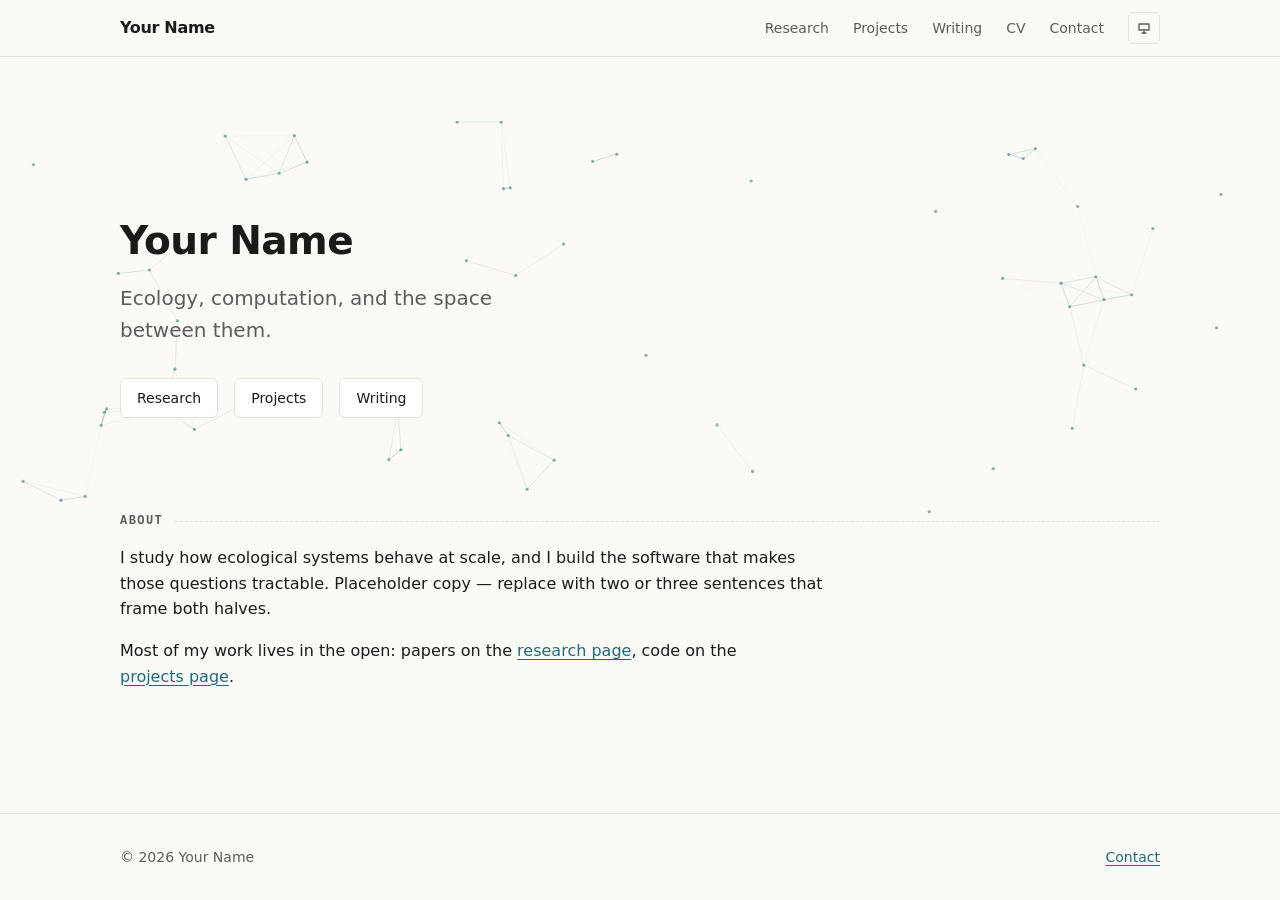
==== index.html @ a3c43ff0 "fix: address final review findings - add tabindex="-1" to <main> on all seven pages so the skip link" ====
<!DOCTYPE html>
<html lang="en">
<head>
  <meta charset="utf-8">
  <meta name="viewport" content="width=device-width, initial-scale=1">
  <title>Your Name — Researcher and Developer</title>
  <meta name="description" content="Personal site of Your Name — research in ecology and computation, plus open-source projects and writing.">
  <link rel="icon" href="assets/img/favicon.svg" type="image/svg+xml">
  <link rel="stylesheet" href="assets/css/tokens.css">
  <link rel="stylesheet" href="assets/css/themes.css">
  <link rel="stylesheet" href="assets/css/base.css">
  <link rel="stylesheet" href="assets/css/components.css">
  <script src="assets/js/theme.js"></script>
</head>
<body data-page="home" data-root="">
  <a class="skip-link" href="#main">Skip to content</a>

  <header class="site-header" data-site-header></header>

  <noscript>
    <nav class="wrap" aria-label="Primary">
      <ul>
        <li><a href="research.html">Research</a></li>
        <li><a href="projects.html">Projects</a></li>
        <li><a href="writing.html">Writing</a></li>
        <li><a href="cv.html">CV</a></li>
        <li><a href="contact.html">Contact</a></li>
      </ul>
    </nav>
  </noscript>

  <main id="main" tabindex="-1">
    <section class="hero">
      <canvas class="hero-canvas" data-generative aria-hidden="true"></canvas>
      <div class="wrap">
        <div class="hero-body">
          <h1>Your Name</h1>
          <p class="tagline">Ecology, computation, and the space between them.</p>
          <ul class="quick-links">
            <li><a class="btn" href="research.html">Research</a></li>
            <li><a class="btn" href="projects.html">Projects</a></li>
            <li><a class="btn" href="writing.html">Writing</a></li>
          </ul>
        </div>
      </div>
    </section>

    <section class="wrap">
      <h2 class="section-label">About</h2>
      <div class="prose stack">
        <p>I study how ecological systems behave at scale, and I build the
        software that makes those questions tractable. Placeholder copy —
        replace with two or three sentences that frame both halves.</p>
        <p>Most of my work lives in the open: papers on the
        <a href="research.html">research page</a>, code on the
        <a href="projects.html">projects page</a>.</p>
      </div>
    </section>
  </main>

  <footer class="site-footer" data-site-footer></footer>

  <script src="assets/js/layout.js" defer></script>
  <script src="assets/js/generative.js" defer></script>
</body>
</html>
---- assets/css/tokens.css ----
/* Design tokens. Raw values only — semantic mapping lives in themes.css. */

:root {
  /* Raw palette — light */
  --c-light-bg:        #FBFAF6;
  --c-light-surface:   #FFFFFF;
  --c-light-text:      #1A1A1A;
  --c-light-text-2:    #5C5C5C;
  --c-light-border:    #E5E2DA;
  --c-light-eco:       #3F7B5F;
  --c-light-scifi:     #1F6B7A;

  /* Raw palette — dark */
  --c-dark-bg:         #0F1417;
  --c-dark-surface:    #161B1F;
  --c-dark-text:       #ECEAE2;
  --c-dark-text-2:     #A1A09A;
  --c-dark-border:     #2A2F33;
  --c-dark-eco:        #7FB89A;
  --c-dark-scifi:      #7CC8D8;

  /* Type scale — 1.250 major third */
  --fs-0: 1rem;
  --fs-1: 1.25rem;
  --fs-2: 1.563rem;
  --fs-3: 1.953rem;
  --fs-4: 2.441rem;
  --fs-sm: 0.875rem;
  --fs-xs: 0.75rem;

  --lh-body: 1.6;
  --lh-heading: 1.25;
  --measure: 70ch;

  /* Font stacks */
  --font-body: system-ui, -apple-system, "Segoe UI", Roboto, sans-serif;
  --font-mono: ui-monospace, SFMono-Regular, "SF Mono", Menlo, Consolas,
               "Liberation Mono", monospace;

  /* Spacing — 4px base */
  --sp-1: 0.25rem;
  --sp-2: 0.5rem;
  --sp-3: 0.75rem;
  --sp-4: 1rem;
  --sp-5: 1.5rem;
  --sp-6: 2rem;
  --sp-7: 3rem;
  --sp-8: 4rem;
  --sp-9: 6rem;

  /* Radii + layout */
  --radius-sm: 3px;
  --radius-md: 6px;
  --content-width: 68rem;

  /* Motion */
  --dur: 160ms;
  --ease: cubic-bezier(0.2, 0, 0.2, 1);
}

@media (prefers-reduced-motion: reduce) {
  :root { --dur: 0ms; }
}
---- assets/css/themes.css ----
/* Semantic color mapping. Three states: system (no attribute), light, dark. */

:root {
  --bg:      var(--c-light-bg);
  --surface: var(--c-light-surface);
  --text:    var(--c-light-text);
  --text-2:  var(--c-light-text-2);
  --border:  var(--c-light-border);
  --eco:     var(--c-light-eco);
  --scifi:   var(--c-light-scifi);
  --focus:   var(--c-light-scifi);
  color-scheme: light;
}

/* System preference is dark, and the user has not forced light. */
@media (prefers-color-scheme: dark) {
  :root:not([data-theme="light"]) {
    --bg:      var(--c-dark-bg);
    --surface: var(--c-dark-surface);
    --text:    var(--c-dark-text);
    --text-2:  var(--c-dark-text-2);
    --border:  var(--c-dark-border);
    --eco:     var(--c-dark-eco);
    --scifi:   var(--c-dark-scifi);
    --focus:   var(--c-dark-scifi);
    color-scheme: dark;
  }
}

/* User explicitly chose dark — wins regardless of system preference. */
:root[data-theme="dark"] {
  --bg:      var(--c-dark-bg);
  --surface: var(--c-dark-surface);
  --text:    var(--c-dark-text);
  --text-2:  var(--c-dark-text-2);
  --border:  var(--c-dark-border);
  --eco:     var(--c-dark-eco);
  --scifi:   var(--c-dark-scifi);
  --focus:   var(--c-dark-scifi);
  color-scheme: dark;
}

/* User explicitly chose light — wins regardless of system preference. */
:root[data-theme="light"] {
  --bg:      var(--c-light-bg);
  --surface: var(--c-light-surface);
  --text:    var(--c-light-text);
  --text-2:  var(--c-light-text-2);
  --border:  var(--c-light-border);
  --eco:     var(--c-light-eco);
  --scifi:   var(--c-light-scifi);
  --focus:   var(--c-light-scifi);
  color-scheme: light;
}
---- assets/css/base.css ----
/* Reset */
*, *::before, *::after { box-sizing: border-box; }
* { margin: 0; }

html {
  -webkit-text-size-adjust: 100%;
  scroll-behavior: smooth;
}

body {
  background: var(--bg);
  color: var(--text);
  font-family: var(--font-body);
  font-size: var(--fs-0);
  line-height: var(--lh-body);
  -webkit-font-smoothing: antialiased;
  min-height: 100vh;
  display: flex;
  flex-direction: column;
}

img, svg, canvas { display: block; max-width: 100%; }
img { height: auto; }

/* Typography */
h1, h2, h3, h4 {
  line-height: var(--lh-heading);
  letter-spacing: -0.015em;
  font-weight: 650;
  text-wrap: balance;
}

h1 { font-size: var(--fs-4); }
h2 { font-size: var(--fs-3); }
h3 { font-size: var(--fs-2); }
h4 { font-size: var(--fs-1); }

p, li { text-wrap: pretty; }

a {
  color: var(--scifi);
  text-decoration-thickness: 1px;
  text-underline-offset: 0.18em;
  transition: color var(--dur) var(--ease);
}

a:hover { color: var(--eco); }

code, kbd, samp, pre { font-family: var(--font-mono); font-size: 0.9em; }

hr {
  border: 0;
  border-top: 1px solid var(--border);
  margin-block: var(--sp-7);
}

/* Focus — 2px ring in the sci-fi accent, both themes */
:focus-visible {
  outline: 2px solid var(--focus);
  outline-offset: 2px;
  border-radius: var(--radius-sm);
}

/* Layout primitives */
.wrap {
  width: 100%;
  max-width: var(--content-width);
  margin-inline: auto;
  padding-inline: var(--sp-5);
}

.prose { max-width: var(--measure); }

.stack > * + * { margin-top: var(--sp-4); }
.stack-lg > * + * { margin-top: var(--sp-7); }

main { flex: 1 0 auto; padding-block: var(--sp-8); }

/* Skip link — first focusable element on every page */
.skip-link {
  position: absolute;
  left: var(--sp-4);
  top: var(--sp-4);
  z-index: 100;
  padding: var(--sp-2) var(--sp-4);
  background: var(--surface);
  color: var(--text);
  border: 1px solid var(--border);
  border-radius: var(--radius-md);
  text-decoration: none;
  transform: translateY(-200%);
}

.skip-link:focus { transform: translateY(0); }

.visually-hidden {
  position: absolute;
  width: 1px; height: 1px;
  padding: 0; margin: -1px;
  overflow: hidden;
  clip-path: inset(50%);
  white-space: nowrap;
}

/* Reduced motion */
@media (prefers-reduced-motion: reduce) {
  html { scroll-behavior: auto; }
  *, *::before, *::after {
    animation-duration: 0.01ms !important;
    animation-iteration-count: 1 !important;
    transition-duration: 0.01ms !important;
  }
}

/* Print baseline — cv.html extends this */
@media print {
  body { background: #fff; color: #000; }
  .site-header, .site-footer, .skip-link, .hero-canvas { display: none !important; }
  main { padding-block: 0; }
  a { color: #000; text-decoration: underline; }
  a[href^="http"]::after { content: " (" attr(href) ")"; font-size: 0.85em; }
}
---- assets/css/components.css ----
/* ---------- Header + nav ---------- */

.site-header {
  border-bottom: 1px solid var(--border);
  background: var(--bg);
  position: sticky;
  top: 0;
  z-index: 50;
}

.site-header .wrap {
  display: flex;
  align-items: center;
  gap: var(--sp-5);
  min-height: 3.5rem;
  flex-wrap: wrap;
}

.brand {
  font-weight: 700;
  letter-spacing: -0.02em;
  color: var(--text);
  text-decoration: none;
  margin-right: auto;
}

.brand:hover { color: var(--eco); }

.site-nav ul {
  display: flex;
  gap: var(--sp-5);
  list-style: none;
  padding: 0;
  margin: 0;
  flex-wrap: wrap;
}

.site-nav a {
  color: var(--text-2);
  text-decoration: none;
  font-size: var(--fs-sm);
  padding-block: var(--sp-2);
  border-bottom: 2px solid transparent;
}

.site-nav a:hover { color: var(--text); }

.site-nav a[aria-current="page"] {
  color: var(--text);
  border-bottom-color: var(--eco);
}

.theme-toggle {
  display: inline-grid;
  place-items: center;
  width: 2rem;
  height: 2rem;
  padding: 0;
  background: none;
  border: 1px solid var(--border);
  border-radius: var(--radius-md);
  color: var(--text-2);
  cursor: pointer;
  transition: color var(--dur) var(--ease), border-color var(--dur) var(--ease);
}

.theme-toggle:hover { color: var(--text); border-color: var(--text-2); }
.theme-toggle svg { width: 16px; height: 16px; }

/* ---------- Footer ---------- */

.site-footer {
  border-top: 1px solid var(--border);
  padding-block: var(--sp-6);
  color: var(--text-2);
  font-size: var(--fs-sm);
}

.site-footer .wrap {
  display: flex;
  justify-content: space-between;
  gap: var(--sp-4);
  flex-wrap: wrap;
}

/* ---------- Section labels — monospace schematic feel ---------- */

.section-label {
  font-family: var(--font-mono);
  font-size: var(--fs-xs);
  text-transform: uppercase;
  letter-spacing: 0.12em;
  color: var(--text-2);
  display: flex;
  align-items: center;
  gap: var(--sp-3);
  margin-bottom: var(--sp-4);
}

.section-label::after {
  content: "";
  flex: 1;
  border-top: 1px dashed var(--border);
}

/* ---------- Cards ---------- */

.card-grid {
  display: grid;
  grid-template-columns: repeat(auto-fill, minmax(17rem, 1fr));
  gap: var(--sp-5);
  list-style: none;
  padding: 0;
  margin: 0;
}

.card {
  background: var(--surface);
  border: 1px solid var(--border);
  border-radius: var(--radius-md);
  padding: var(--sp-5);
  display: flex;
  flex-direction: column;
  gap: var(--sp-3);
  transition: border-color var(--dur) var(--ease);
}

.card:hover { border-color: var(--eco); }
.card h3 { font-size: var(--fs-1); }
.card p { color: var(--text-2); font-size: var(--fs-sm); flex: 1; }

.card-links {
  display: flex;
  gap: var(--sp-4);
  font-size: var(--fs-sm);
}

/* ---------- Tags ---------- */

.tag-list {
  display: flex;
  flex-wrap: wrap;
  gap: var(--sp-2);
  list-style: none;
  padding: 0;
  margin: 0;
}

.tag {
  font-family: var(--font-mono);
  font-size: var(--fs-xs);
  color: var(--text-2);
  border: 1px solid var(--border);
  border-radius: var(--radius-sm);
  padding: 2px var(--sp-2);
}

/* ---------- Buttons ---------- */

.btn {
  display: inline-flex;
  align-items: center;
  gap: var(--sp-2);
  font: inherit;
  font-size: var(--fs-sm);
  padding: var(--sp-2) var(--sp-4);
  background: var(--surface);
  color: var(--text);
  border: 1px solid var(--border);
  border-radius: var(--radius-md);
  text-decoration: none;
  cursor: pointer;
  transition: border-color var(--dur) var(--ease), color var(--dur) var(--ease);
}

.btn:hover { border-color: var(--eco); color: var(--eco); }

/* ---------- Entry lists (publications, talks, posts) ---------- */

.entry-list { list-style: none; padding: 0; margin: 0; }

.entry {
  padding-block: var(--sp-4);
  border-bottom: 1px solid var(--border);
  display: flex;
  flex-direction: column;
  gap: var(--sp-2);
}

.entry:last-child { border-bottom: 0; }
.entry h3 { font-size: var(--fs-1); }
.entry-meta { color: var(--text-2); font-size: var(--fs-sm); }
.entry-meta .venue { font-style: italic; }
.entry-links { display: flex; gap: var(--sp-4); font-size: var(--fs-sm); }

/* Author highlight in publication author lists */
.me { color: var(--text); font-weight: 650; }

/* ---------- Inline glyphs ---------- */

.glyph {
  width: 16px;
  height: 16px;
  color: var(--text-2);
  flex: none;
}

ul.glyph-list { list-style: none; padding: 0; margin: 0; }

ul.glyph-list li {
  display: flex;
  align-items: baseline;
  gap: var(--sp-3);
  padding-block: var(--sp-2);
}

/* ---------- Hero ---------- */

.hero {
  position: relative;
  isolation: isolate;
  padding-block: var(--sp-9);
  overflow: hidden;
}

.hero-canvas {
  position: absolute;
  inset: 0;
  width: 100%;
  height: 100%;
  z-index: -1;
  pointer-events: none;
}

.hero-body { max-width: 44ch; }
.hero-body h1 { font-size: var(--fs-4); }

.tagline {
  font-size: var(--fs-1);
  color: var(--text-2);
  margin-top: var(--sp-4);
}

.quick-links {
  display: flex;
  gap: var(--sp-4);
  flex-wrap: wrap;
  margin-top: var(--sp-6);
  list-style: none;
  padding: 0;
}

/* ---------- CV ---------- */

.cv-header {
  display: flex;
  justify-content: space-between;
  align-items: flex-end;
  gap: var(--sp-4);
  flex-wrap: wrap;
  padding-bottom: var(--sp-5);
  border-bottom: 1px solid var(--border);
}

.cv-section { margin-top: var(--sp-7); }

.cv-item {
  display: grid;
  grid-template-columns: 8rem 1fr;
  gap: var(--sp-4);
  padding-block: var(--sp-4);
  border-bottom: 1px solid var(--border);
}

.cv-item:last-child { border-bottom: 0; }
.cv-item h3 { font-size: var(--fs-1); }
.cv-item-meta {
  font-family: var(--font-mono);
  font-size: var(--fs-xs);
  color: var(--text-2);
  padding-top: 0.35rem;
}

@media (max-width: 40rem) {
  .cv-item { grid-template-columns: 1fr; gap: var(--sp-2); }
}

@media print {
  .cv-item { break-inside: avoid; page-break-inside: avoid; }
  .cv-section { break-inside: avoid-page; }
  .cv-download { display: none !important; }
  .cv-item, .cv-header { border-color: #ccc; }
}
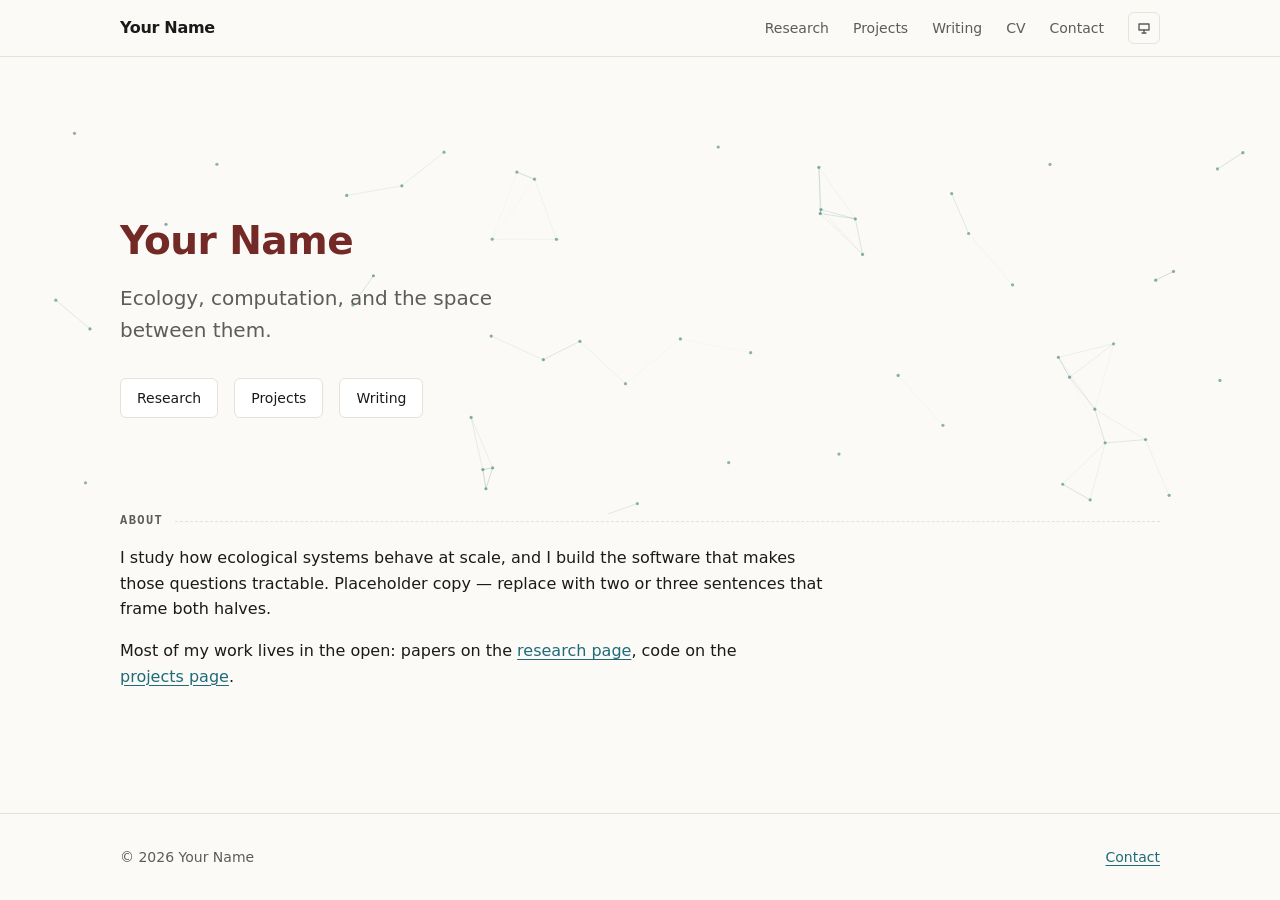
==== commit 644f7c83: "feat: add Chinese zodiac star-figure data" ====
--- a/index.html
+++ b/index.html
@@ -61,6 +61,7 @@
   <footer class="site-footer" data-site-footer></footer>
 
   <script src="assets/js/layout.js" defer></script>
+  <script src="assets/js/zodiac.js" defer></script>
   <script src="assets/js/generative.js" defer></script>
 </body>
 </html>
--- a/assets/css/tokens.css
+++ b/assets/css/tokens.css
@@ -9,6 +9,7 @@
   --c-light-border:    #E5E2DA;
   --c-light-eco:       #3F7B5F;
   --c-light-scifi:     #1F6B7A;
+  --c-light-heading:   #732A26;
 
   /* Raw palette — dark */
   --c-dark-bg:         #0F1417;
--- a/assets/css/themes.css
+++ b/assets/css/themes.css
@@ -9,6 +9,7 @@
   --eco:     var(--c-light-eco);
   --scifi:   var(--c-light-scifi);
   --focus:   var(--c-light-scifi);
+  --heading: var(--c-light-heading);
   color-scheme: light;
 }
 
@@ -23,6 +24,7 @@
     --eco:     var(--c-dark-eco);
     --scifi:   var(--c-dark-scifi);
     --focus:   var(--c-dark-scifi);
+    --heading: var(--c-dark-text);
     color-scheme: dark;
   }
 }
@@ -37,6 +39,7 @@
   --eco:     var(--c-dark-eco);
   --scifi:   var(--c-dark-scifi);
   --focus:   var(--c-dark-scifi);
+  --heading: var(--c-dark-text);
   color-scheme: dark;
 }
 
@@ -50,5 +53,6 @@
   --eco:     var(--c-light-eco);
   --scifi:   var(--c-light-scifi);
   --focus:   var(--c-light-scifi);
+  --heading: var(--c-light-heading);
   color-scheme: light;
 }
--- a/assets/css/base.css
+++ b/assets/css/base.css
@@ -24,6 +24,7 @@
 
 /* Typography */
 h1, h2, h3, h4 {
+  color: var(--heading);
   line-height: var(--lh-heading);
   letter-spacing: -0.015em;
   font-weight: 650;
@@ -115,6 +116,7 @@
 /* Print baseline — cv.html extends this */
 @media print {
   body { background: #fff; color: #000; }
+  h1, h2, h3, h4 { color: #000; }
   .site-header, .site-footer, .skip-link, .hero-canvas { display: none !important; }
   main { padding-block: 0; }
   a { color: #000; text-decoration: underline; }
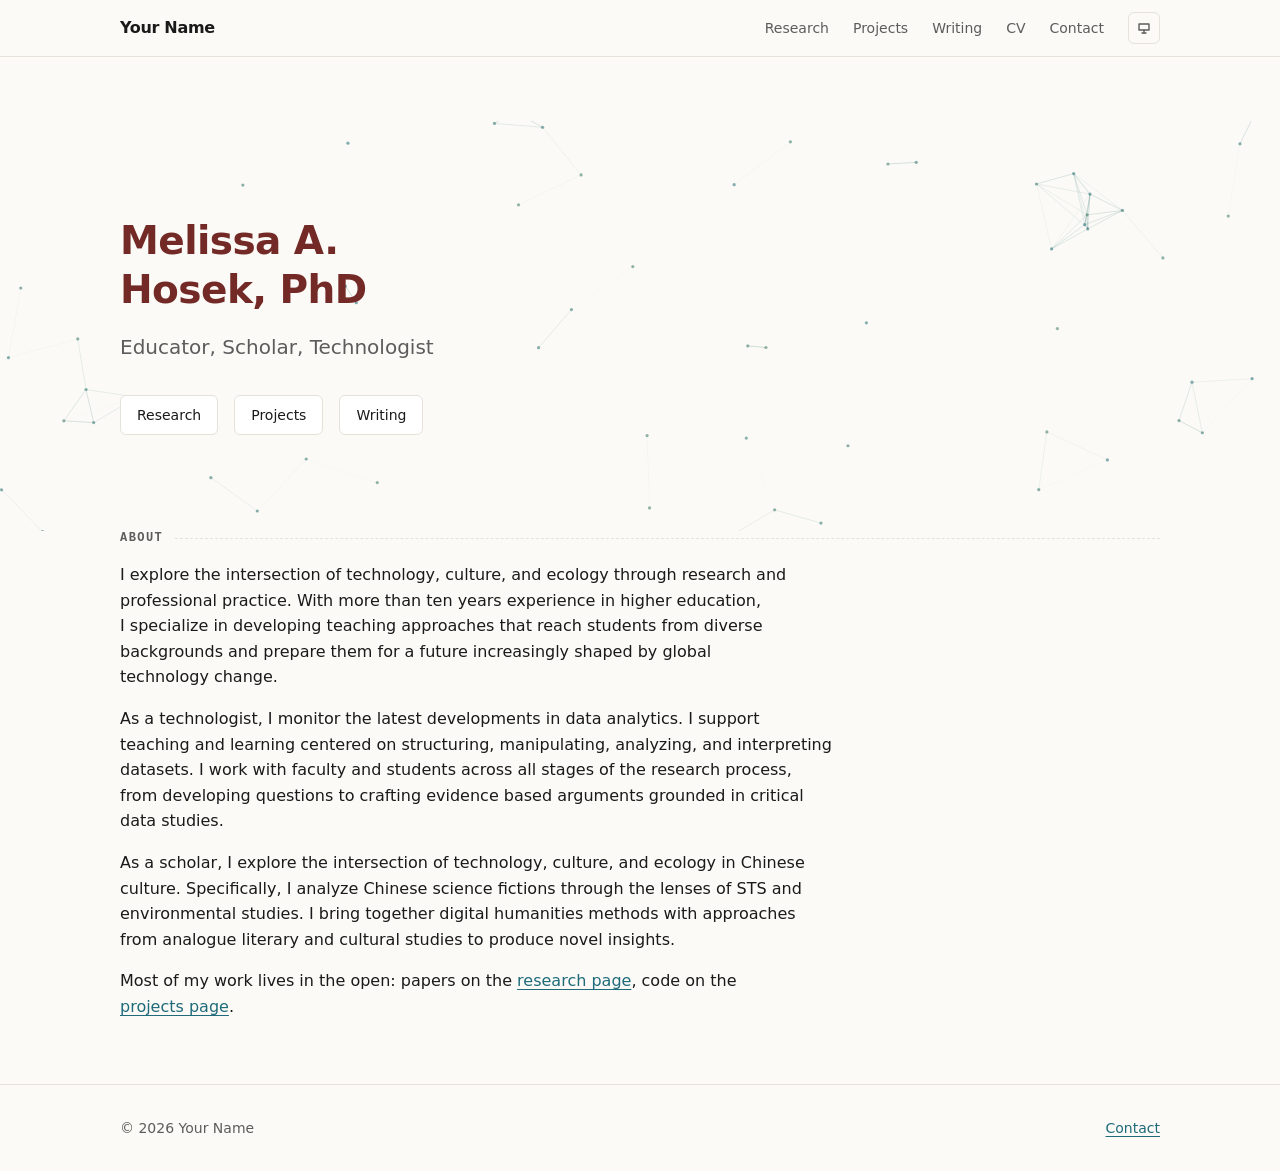
==== commit 1e17572d: "Revise personal details and bio in index.html Updated personal information and descriptions to refle" ====
--- a/index.html
+++ b/index.html
@@ -3,8 +3,8 @@
 <head>
   <meta charset="utf-8">
   <meta name="viewport" content="width=device-width, initial-scale=1">
-  <title>Your Name — Researcher and Developer</title>
-  <meta name="description" content="Personal site of Your Name — research in ecology and computation, plus open-source projects and writing.">
+  <title>Melissa A. Hosek, PhD — Educator, Scholar, Technologist</title>
+  <meta name="description" content="Personal site of Melissa A. Hosek — research in environmental humanities, China studies, Educational Technolgoy, plus open-source projects and writing.">
   <link rel="icon" href="assets/img/favicon.svg" type="image/svg+xml">
   <link rel="stylesheet" href="assets/css/tokens.css">
   <link rel="stylesheet" href="assets/css/themes.css">
@@ -34,8 +34,8 @@
       <canvas class="hero-canvas" data-generative aria-hidden="true"></canvas>
       <div class="wrap">
         <div class="hero-body">
-          <h1>Your Name</h1>
-          <p class="tagline">Ecology, computation, and the space between them.</p>
+          <h1>Melissa A. Hosek, PhD</h1>
+          <p class="tagline">Educator, Scholar, Technologist</p>
           <ul class="quick-links">
             <li><a class="btn" href="research.html">Research</a></li>
             <li><a class="btn" href="projects.html">Projects</a></li>
@@ -48,9 +48,24 @@
     <section class="wrap">
       <h2 class="section-label">About</h2>
       <div class="prose stack">
-        <p>I study how ecological systems behave at scale, and I build the
-        software that makes those questions tractable. Placeholder copy —
-        replace with two or three sentences that frame both halves.</p>
+        <p>I explore the intersection of technology, culture, and ecology 
+        through research and professional practice. With more than 
+        ten years experience in higher education, I specialize in developing 
+        teaching approaches that reach students from diverse backgrounds and 
+        prepare them for a future increasingly shaped by global technology change.</p>
+        
+        <p>As a technologist, I monitor the latest developments in data analytics.
+        I support teaching and learning centered on structuring, manipulating, 
+        analyzing, and interpreting datasets. I work with faculty and students 
+        across all stages of the research process, from developing questions 
+        to crafting evidence based arguments grounded in critical data studies. 
+                  
+        <p>As a scholar, I explore the intersection of technology, culture, and ecology in Chinese culture. 
+        Specifically, I analyze Chinese science fictions through the lenses of 
+        STS and environmental studies. I bring together digital humanities methods with approaches 
+        from analogue literary and cultural studies to produce novel insights.</p>
+            
+        
         <p>Most of my work lives in the open: papers on the
         <a href="research.html">research page</a>, code on the
         <a href="projects.html">projects page</a>.</p>
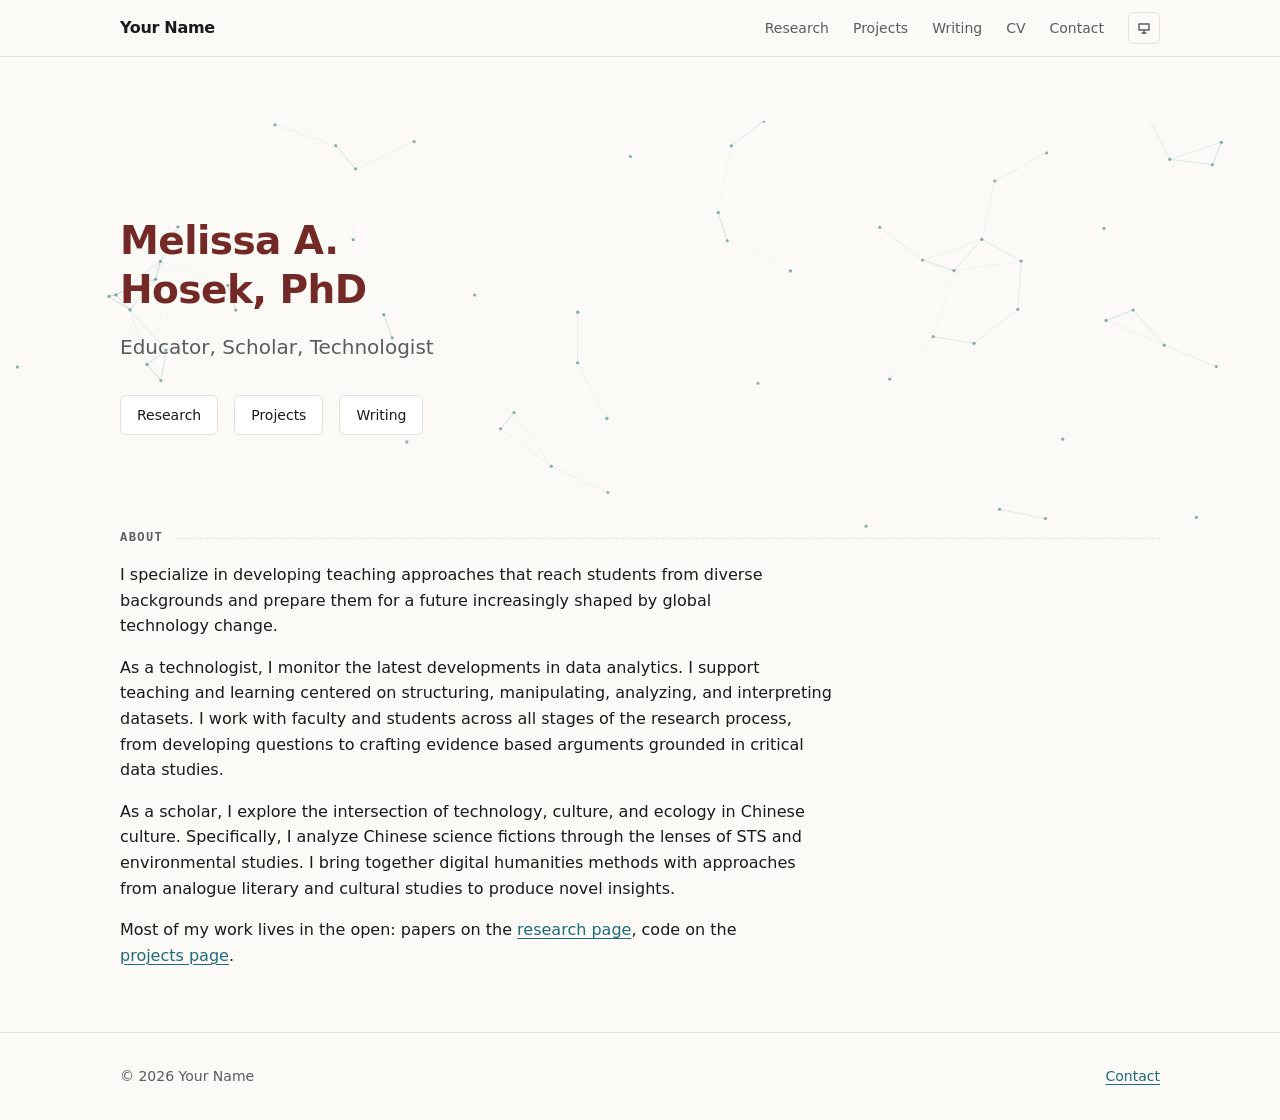
==== commit 43242587: "Revise About section for conciseness Shortened the About section by removing introductory sentences." ====
--- a/index.html
+++ b/index.html
@@ -48,11 +48,9 @@
     <section class="wrap">
       <h2 class="section-label">About</h2>
       <div class="prose stack">
-        <p>I explore the intersection of technology, culture, and ecology 
-        through research and professional practice. With more than 
-        ten years experience in higher education, I specialize in developing 
-        teaching approaches that reach students from diverse backgrounds and 
-        prepare them for a future increasingly shaped by global technology change.</p>
+        <p>I specialize in developing teaching approaches 
+        that reach students from diverse backgrounds and prepare 
+        them for a future increasingly shaped by global technology change.</p>
         
         <p>As a technologist, I monitor the latest developments in data analytics.
         I support teaching and learning centered on structuring, manipulating, 
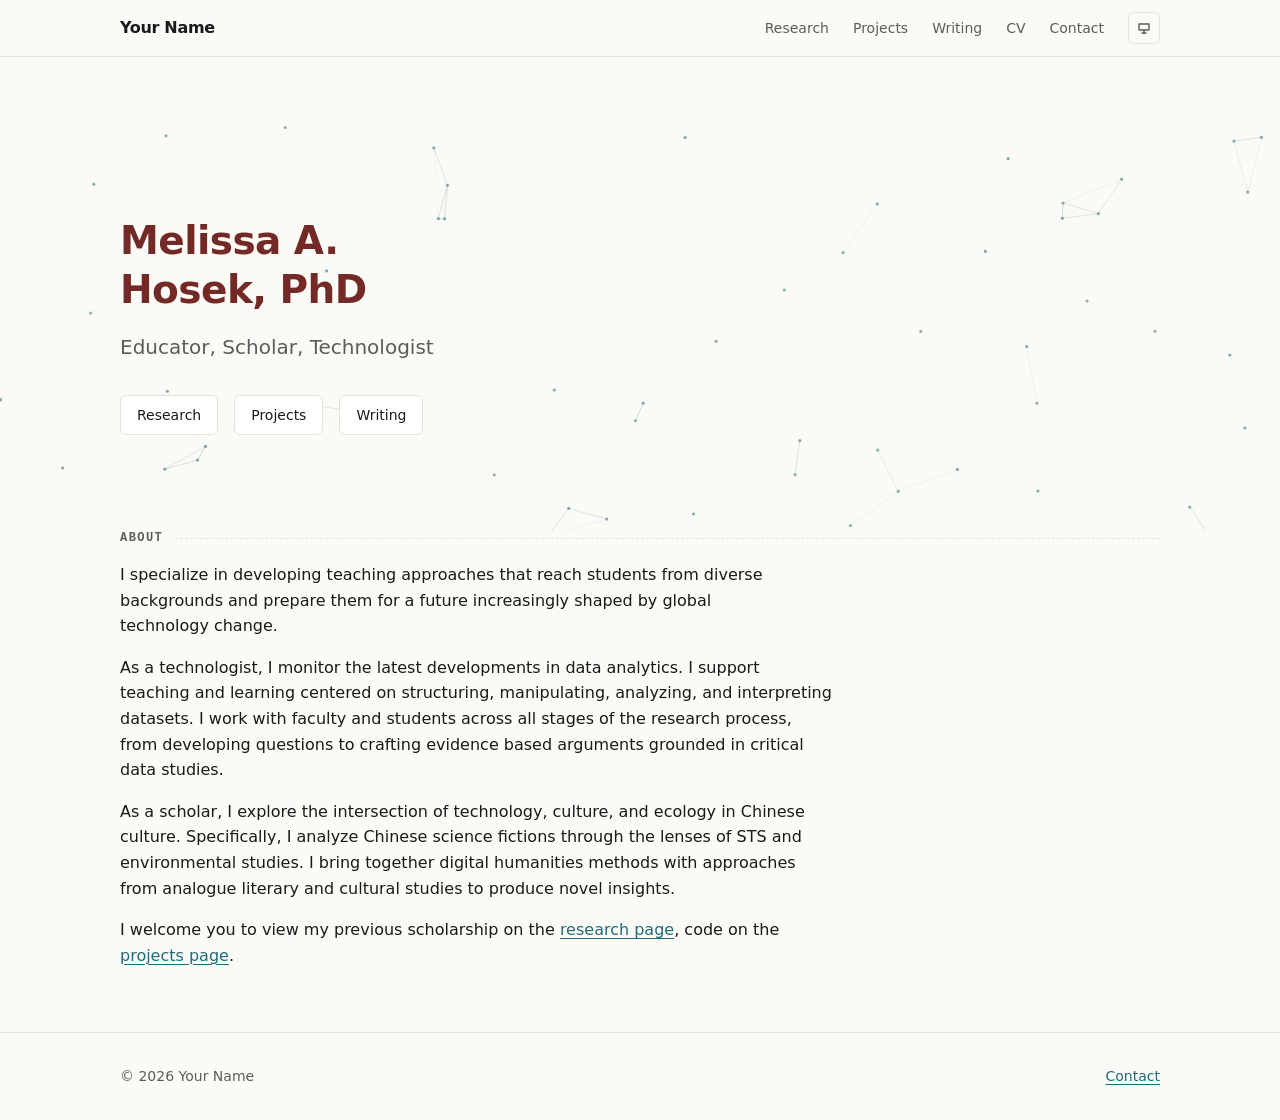
==== commit 36231c1c: "Update welcome message in index.html" ====
--- a/index.html
+++ b/index.html
@@ -64,7 +64,7 @@
         from analogue literary and cultural studies to produce novel insights.</p>
             
         
-        <p>Most of my work lives in the open: papers on the
+        <p>I welcome you to view my previous scholarship on the
         <a href="research.html">research page</a>, code on the
         <a href="projects.html">projects page</a>.</p>
       </div>
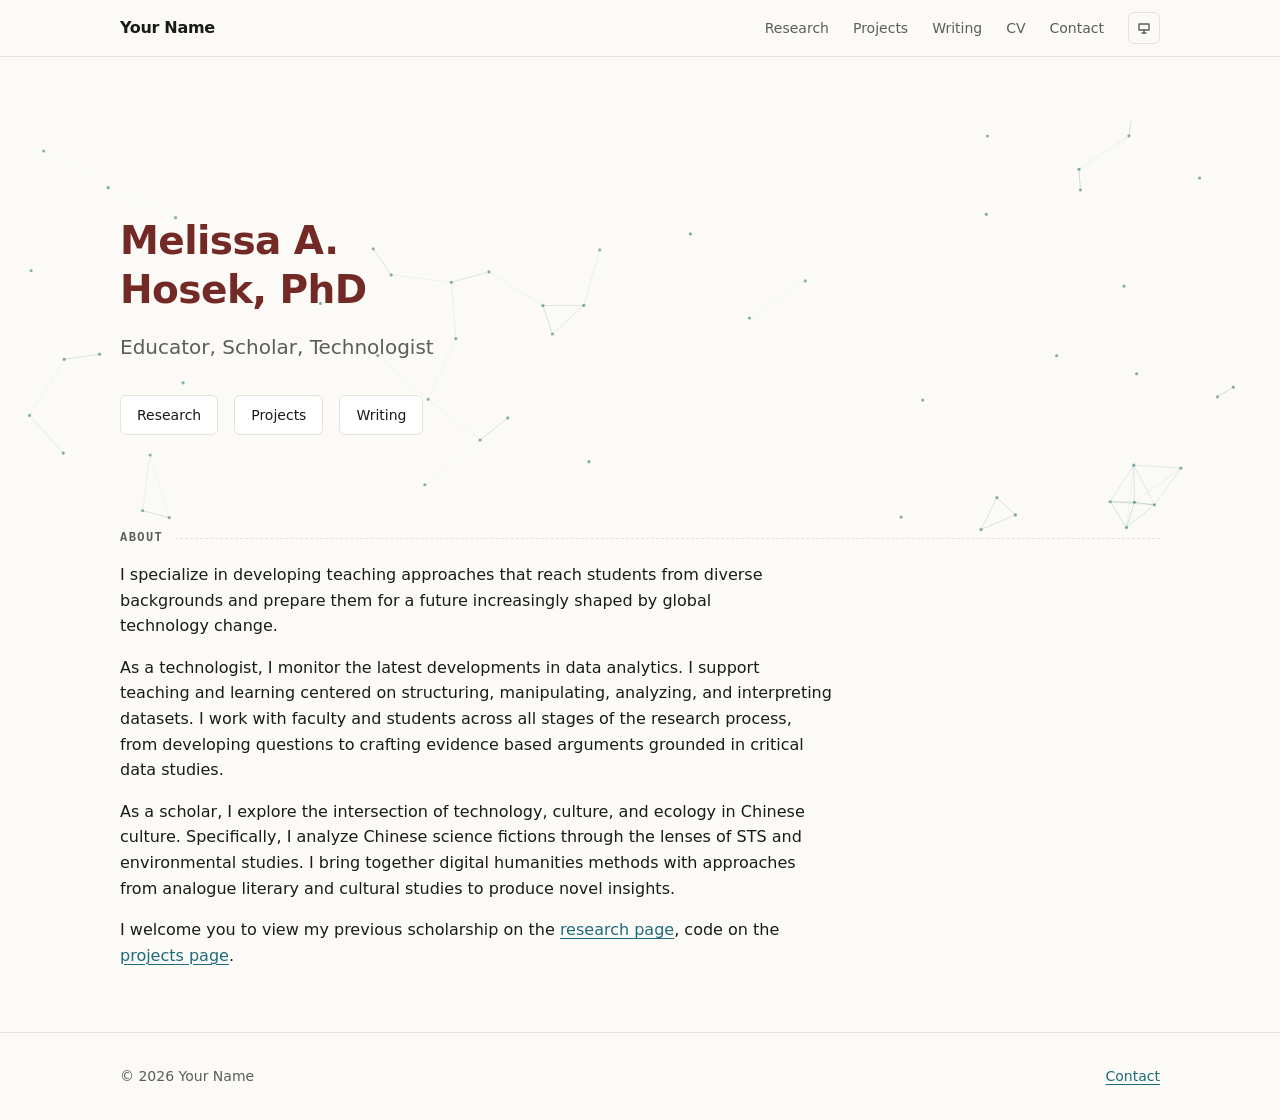
==== commit bd8ae8f0: "Rename 'Projects' link to 'Digital Projects'" ====
--- a/index.html
+++ b/index.html
@@ -21,7 +21,7 @@
     <nav class="wrap" aria-label="Primary">
       <ul>
         <li><a href="research.html">Research</a></li>
-        <li><a href="projects.html">Projects</a></li>
+        <li><a href="projects.html">Digital Projects</a></li>
         <li><a href="writing.html">Writing</a></li>
         <li><a href="cv.html">CV</a></li>
         <li><a href="contact.html">Contact</a></li>
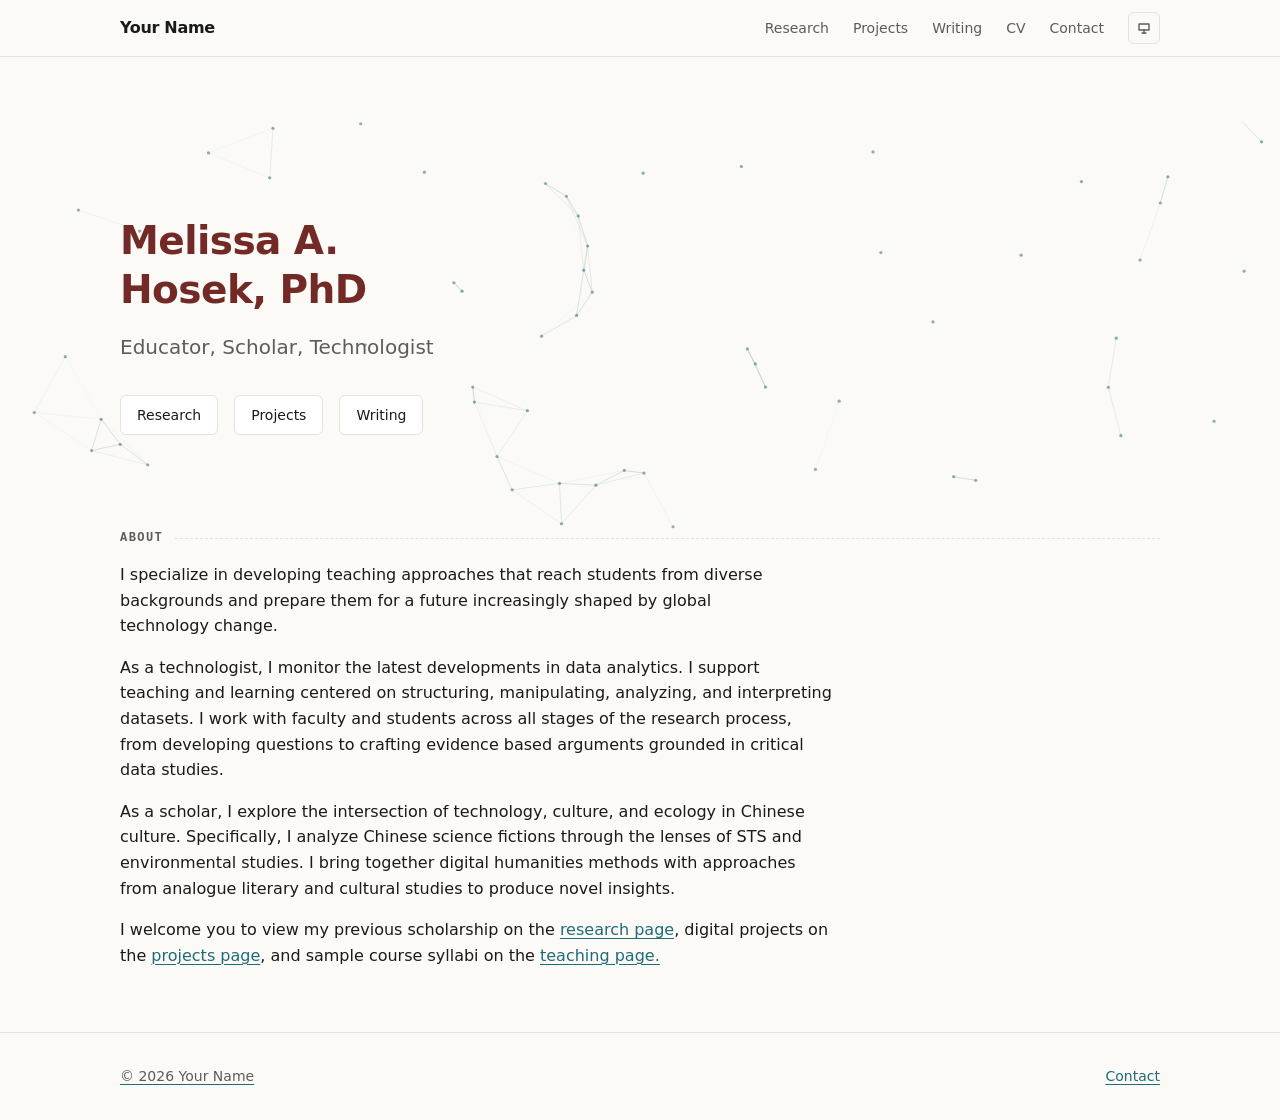
==== commit 53e1701d: "Revise navigation and enhance content descriptions Updated navigation links and improved text clarit" ====
--- a/index.html
+++ b/index.html
@@ -21,8 +21,8 @@
     <nav class="wrap" aria-label="Primary">
       <ul>
         <li><a href="research.html">Research</a></li>
-        <li><a href="projects.html">Digital Projects</a></li>
-        <li><a href="writing.html">Writing</a></li>
+        <li><a href="projects.html">Projects</a></li>
+        <li><a href="writing.html">Teaching</a></li>
         <li><a href="cv.html">CV</a></li>
         <li><a href="contact.html">Contact</a></li>
       </ul>
@@ -65,8 +65,9 @@
             
         
         <p>I welcome you to view my previous scholarship on the
-        <a href="research.html">research page</a>, code on the
-        <a href="projects.html">projects page</a>.</p>
+        <a href="research.html">research page</a>, digital projects on the
+        <a href="projects.html">projects page</a>, and sample course syllabi
+          on the <a href="writing.html"> teaching page.</p>
       </div>
     </section>
   </main>
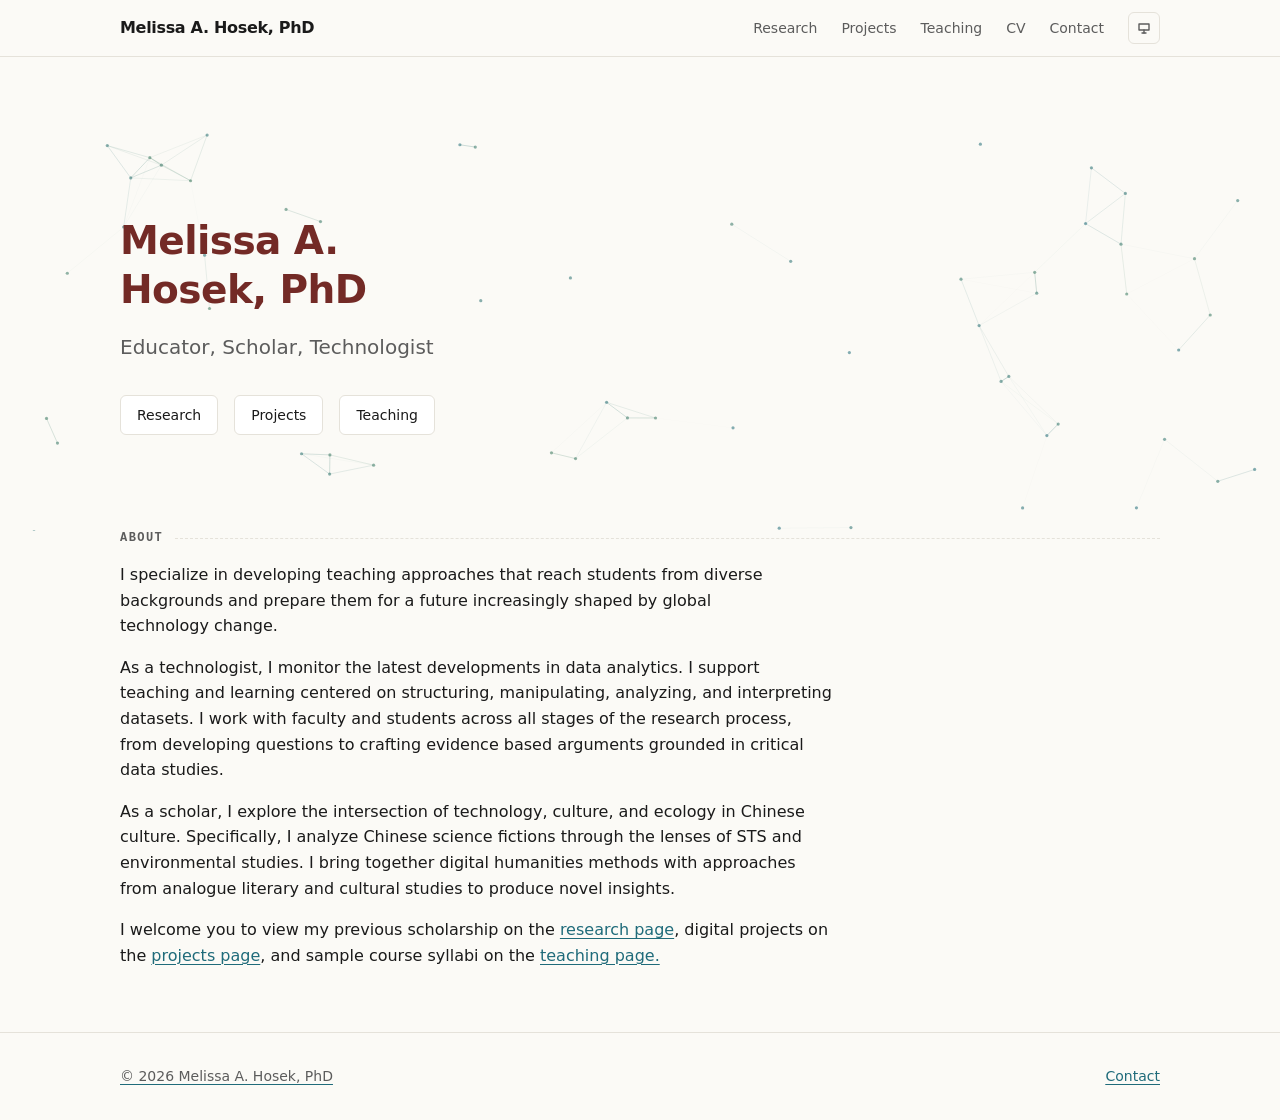
==== commit 09b1cf25: "Change 'Writing' link to 'Teaching' in index.html" ====
--- a/index.html
+++ b/index.html
@@ -39,7 +39,7 @@
           <ul class="quick-links">
             <li><a class="btn" href="research.html">Research</a></li>
             <li><a class="btn" href="projects.html">Projects</a></li>
-            <li><a class="btn" href="writing.html">Writing</a></li>
+            <li><a class="btn" href="writing.html">Teaching</a></li>
           </ul>
         </div>
       </div>
